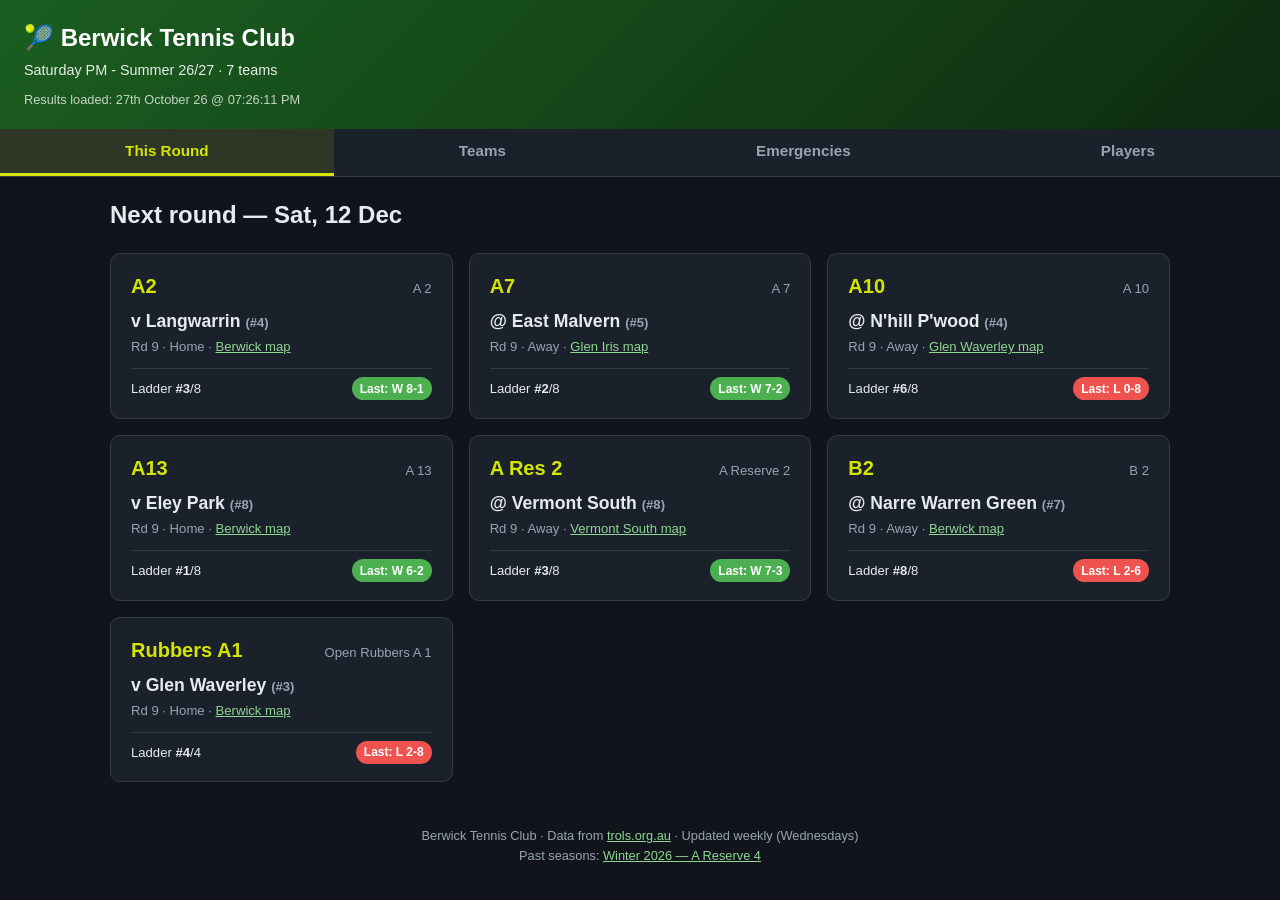
==== index.html @ 69f68781 "Team switcher: Club home no longer bounces back to A Res 2 Co-Authored-By: Claude Opus 5.5 <noreply@" ====
<!DOCTYPE html>
<html lang="en">
<head>
  <meta charset="UTF-8">
  <meta name="viewport" content="width=device-width, initial-scale=1.0">
  <title>Berwick Tennis Club — Saturday PM</title>
  <link rel="stylesheet" href="style.css?v=202610291200">
</head>
<body>
  <header>
    <h1>🎾 Berwick Tennis Club</h1>
    <div class="sub" id="hub-sub">Saturday PM</div>
    <div class="updated" id="last-updated">Results loaded: —</div>
  </header>

  <nav>
    <button class="active" data-tab="week">This Round</button>
    <button data-tab="ladders">Teams</button>
    <button data-tab="emergency">Emergencies</button>
    <button data-tab="people">Players</button>
  </nav>

  <main>
    <section id="week" class="tab active">
      <h2 id="week-title" style="margin-top:0;">This round</h2>
      <div id="this-week">Loading…</div>
    </section>

    <section id="ladders" class="tab">
      <div class="card">
        <h2>Berwick teams — ladder positions</h2>
        <div id="ladders-table">Loading…</div>
      </div>
    </section>

    <section id="emergency" class="tab">
      <div class="card">
        <h2>Emergency tracker</h2>
        <div id="emergencies">Loading…</div>
      </div>
    </section>

    <section id="people" class="tab">
      <div class="card">
        <h2>Club players</h2>
        <div id="club-players">Loading…</div>
      </div>
    </section>
  </main>

  <footer>
    Berwick Tennis Club &middot; Data from <a href="https://www.trols.org.au/wdta/results.php" target="_blank" rel="noopener">trols.org.au</a> &middot; Updated weekly (Wednesdays)<br>
    Past seasons: <span id="archives"></span>
  </footer>

  <script src="club.js?v=202610291200"></script>
  <script src="hub.js?v=202610291200"></script>
</body>
</html>
---- style.css ----
:root {
  --bg: #11151b;
  --surface: #1b212a;
  --surface-2: #242c37;
  --green: #66bb6a;
  --green-dark: #8fd694;
  --yellow: #d4e600;
  --yellow-soft: rgba(212, 230, 0, 0.10);
  --grey: #242c37;
  --border: #323b48;
  --text: #e7eaef;
  --muted: #98a4b3;
  --win: #4caf50;
  --loss: #ef5350;
  --us-row: rgba(102, 187, 106, 0.10);
}

* { box-sizing: border-box; }

html { overflow-x: hidden; }

body {
  margin: 0;
  font-family: -apple-system, BlinkMacSystemFont, "Segoe UI", Roboto, Helvetica, Arial, sans-serif;
  color: var(--text);
  background: var(--bg);
  line-height: 1.5;
  overflow-x: hidden;
  max-width: 100vw;
}

header {
  background: linear-gradient(135deg, #1b5e20 0%, #0d2b10 100%);
  color: white;
  padding: 1.25rem 1.5rem;
}

header h1 {
  margin: 0;
  font-size: 1.5rem;
}

header .sub {
  margin-top: 0.25rem;
  font-size: 0.9rem;
  opacity: 0.9;
}

header .updated {
  margin-top: 0.5rem;
  font-size: 0.8rem;
  opacity: 0.75;
}

nav {
  display: flex;
  flex-wrap: wrap;
  background: var(--surface);
  border-bottom: 1px solid var(--border);
  position: sticky;
  top: 0;
  z-index: 10;
}

nav button {
  flex: 1 1 auto;
  padding: 0.85rem 1rem;
  border: none;
  background: none;
  font-size: 0.95rem;
  font-weight: 600;
  color: var(--muted);
  cursor: pointer;
  border-bottom: 3px solid transparent;
  transition: all 0.15s ease;
}

nav button:hover {
  color: var(--green-dark);
  background: var(--surface-2);
}

nav button.active {
  color: var(--yellow);
  border-bottom-color: var(--yellow);
  background: var(--yellow-soft);
}

main {
  max-width: 1100px;
  margin: 0 auto;
  padding: 1.25rem;
}

.tab { display: none; }
.tab.active { display: block; animation: fadein 0.2s ease; }

@keyframes fadein {
  from { opacity: 0; transform: translateY(4px); }
  to { opacity: 1; transform: translateY(0); }
}

.card {
  background: var(--surface);
  border: 1px solid var(--border);
  border-radius: 10px;
  padding: 1.1rem 1.25rem;
  margin-bottom: 1rem;
}

.card h2 {
  margin-top: 0;
  font-size: 1.1rem;
  color: var(--green-dark);
}

.card h3 {
  font-size: 1rem;
  margin-bottom: 0.5rem;
}

.grid-2 {
  display: grid;
  grid-template-columns: 1fr 1fr;
  gap: 1rem;
}

@media (max-width: 720px) {
  .grid-2 { grid-template-columns: 1fr; }
  nav {
    overflow-x: auto;
    flex-wrap: nowrap;
    -webkit-overflow-scrolling: touch;
    scrollbar-width: thin;
  }
  nav button {
    flex: 0 0 auto;
    white-space: nowrap;
    padding: 0.7rem 0.85rem;
    font-size: 0.85rem;
  }
}

@media (max-width: 480px) {
  header { padding: 1rem 1rem; }
  header h1 { font-size: 1.2rem; }
  header .sub { font-size: 0.8rem; }
  header .updated { font-size: 0.72rem; }
  main { padding: 0.75rem; }
  .card { padding: 0.9rem 0.9rem; }
  .card h2 { font-size: 1rem; }
  table { font-size: 0.78rem; }
  th, td { padding: 0.4rem 0.45rem; }
}

table {
  width: 100%;
  border-collapse: collapse;
  font-size: 0.9rem;
}

th, td {
  padding: 0.5rem 0.6rem;
  text-align: left;
  border-bottom: 1px solid var(--border);
  white-space: nowrap;
}

th {
  background: var(--surface-2);
  font-size: 0.78rem;
  text-transform: uppercase;
  letter-spacing: 0.03em;
  color: var(--muted);
  position: sticky;
  top: 0;
}

tr.us-row { background: var(--us-row); font-weight: 600; }

/* Finals cutoff line — separates top-4 (finals) teams from the rest */
tr.finals-cutoff td {
  border-bottom: 3px solid var(--yellow);
}
.finals-note {
  margin-top: 0.4rem;
}
.finals-note .swatch {
  display: inline-block;
  width: 1.4rem;
  height: 0.18rem;
  background: var(--yellow);
  vertical-align: middle;
  margin-right: 0.35rem;
}

.table-wrap { overflow-x: auto; -webkit-overflow-scrolling: touch; }

.badge {
  display: inline-block;
  padding: 0.15rem 0.5rem;
  border-radius: 999px;
  font-size: 0.75rem;
  font-weight: 700;
  color: white;
}

.badge.win { background: var(--win); }
.badge.loss { background: var(--loss); }
.badge.bye { background: var(--muted); }

.form-pills { display: flex; gap: 0.25rem; }
.pill {
  width: 1.5rem;
  height: 1.5rem;
  border-radius: 50%;
  display: flex;
  align-items: center;
  justify-content: center;
  color: white;
  font-size: 0.7rem;
  font-weight: 700;
}
.pill.W { background: var(--win); }
.pill.L { background: var(--loss); }

.opp-chips { display: flex; flex-wrap: wrap; gap: 0.3rem; }
.opp-chip {
  display: inline-flex;
  align-items: center;
  gap: 0.3rem;
  padding: 0.15rem 0.5rem;
  border-radius: 6px;
  background: var(--surface-2);
  border: 1px solid var(--border);
  font-size: 0.78rem;
  white-space: nowrap;
}
.opp-chip .rank { font-weight: 700; color: var(--yellow); }
.opp-chip.opp-finals { border-color: var(--win); }

.badge-e {
  display: inline-flex;
  align-items: center;
  justify-content: center;
  width: 1.3rem;
  height: 1.3rem;
  border-radius: 50%;
  background: var(--loss);
  color: white;
  font-size: 0.7rem;
  font-weight: 800;
}

.court-type-banner {
  display: inline-block;
  margin-top: 0.4rem;
  padding: 0.3rem 0.7rem;
  border-radius: 6px;
  background: var(--yellow-soft);
  border: 1px solid var(--yellow);
  color: var(--yellow);
  font-size: 0.85rem;
  font-weight: 600;
}

/* ---------------- Next Match tile ---------------- */

.next-match-head {
  margin-bottom: 0.75rem;
}

.next-match-head .vs {
  font-size: 1.6rem;
  font-weight: 800;
  color: var(--green-dark);
}

.next-match-grid {
  display: grid;
  grid-template-columns: 1.3fr 1fr;
  gap: 1rem;
  align-items: start;
}

@media (max-width: 720px) {
  .next-match-grid { grid-template-columns: 1fr; }
}

.match-venue-block .map-embed {
  display: block;
  width: 100%;
  max-width: 220px;
  height: 130px;
  border: 1px solid var(--border);
  border-radius: 8px;
  overflow: hidden;
  margin-top: 0.5rem;
  position: relative;
}
.match-venue-block .map-embed iframe {
  width: 100%;
  height: 100%;
  border: 0;
  pointer-events: none;
}
.match-venue-block .map-embed .map-open {
  position: absolute;
  bottom: 0.35rem;
  right: 0.35rem;
  background: var(--surface);
  border: 1px solid var(--border);
  border-radius: 6px;
  padding: 0.15rem 0.5rem;
  font-size: 0.75rem;
  color: var(--green-dark);
  text-decoration: none;
}

.venue-notes-block {
  margin-top: 0.5rem;
  padding: 0.5rem 0.6rem;
  background: var(--surface-2);
  border: 1px solid var(--border);
  border-radius: 6px;
  font-size: 0.85rem;
}
.venue-notes-block .label {
  font-size: 0.72rem;
  text-transform: uppercase;
  letter-spacing: 0.03em;
  color: var(--muted);
  margin-bottom: 0.2rem;
}

.compare-table th, .compare-table td {
  text-align: center;
}
.compare-table th:first-child, .compare-table td:first-child {
  text-align: left;
}

.tag {
  display: inline-block;
  background: var(--yellow-soft);
  border: 1px solid var(--yellow);
  border-radius: 6px;
  padding: 0.15rem 0.5rem;
  font-size: 0.75rem;
  font-weight: 600;
  color: var(--yellow);
  margin-left: 0.4rem;
}

input[type="text"], input[type="number"], textarea, select {
  width: 100%;
  padding: 0.4rem 0.5rem;
  border: 1px solid var(--border);
  border-radius: 6px;
  font-size: 0.9rem;
  font-family: inherit;
  background: var(--surface-2);
  color: var(--text);
}

textarea { min-height: 4.5rem; resize: vertical; }

.editable { background: rgba(212, 230, 0, 0.06); }

.utr-input {
  width: 5rem !important;
  min-width: 5rem;
}

.opponent-select {
  margin-bottom: 1rem;
  max-width: 320px;
}

.player-note-row {
  display: grid;
  grid-template-columns: 1.4fr 0.8fr 1fr 1.2fr 2fr auto;
  gap: 0.5rem;
  margin-bottom: 0.5rem;
  align-items: start;
}

@media (max-width: 720px) {
  .player-note-row { grid-template-columns: 1fr; }
}

/* ---------------- Player notes (Players tab) ---------------- */

.player-link {
  background: none;
  border: none;
  color: var(--green-dark);
  text-decoration: underline;
  cursor: pointer;
  font: inherit;
  padding: 0;
}

.player-notes-card {
  border: 1px solid var(--border);
  border-radius: 8px;
  padding: 0.75rem 0.9rem;
  margin-bottom: 0.75rem;
  background: var(--surface-2);
}

.player-notes-card h4 {
  margin: 0 0 0.5rem 0;
  font-size: 0.95rem;
}

.player-notes-grid {
  display: grid;
  grid-template-columns: 1fr 1fr;
  gap: 0.6rem;
}

@media (max-width: 720px) {
  .player-notes-grid { grid-template-columns: 1fr; }
}

.player-notes-grid label {
  display: block;
  font-size: 0.72rem;
  text-transform: uppercase;
  letter-spacing: 0.03em;
  color: var(--muted);
  margin-bottom: 0.2rem;
}

/* ---------------- Results tab ---------------- */

.results-chart-wrap {
  overflow-x: auto;
}

.results-chart-legend {
  display: flex;
  flex-wrap: wrap;
  gap: 0.6rem 1rem;
  margin-top: 0.5rem;
  font-size: 0.8rem;
}
.results-chart-legend .legend-item {
  display: flex;
  align-items: center;
  gap: 0.35rem;
}
.results-chart-legend .swatch {
  display: inline-block;
  width: 0.9rem;
  height: 0.9rem;
  border-radius: 3px;
}

.match-home-link {
  background: none;
  border: none;
  color: var(--green-dark);
  text-decoration: underline;
  cursor: pointer;
  font: inherit;
  font-weight: inherit;
  padding: 0;
}

tr.rubber-detail td {
  background: var(--surface-2);
  white-space: normal;
}

/* ---------------- Stats tab toggle ---------------- */

.stats-toggle {
  display: flex;
  gap: 0.5rem;
  margin-bottom: 0.75rem;
}

.stats-toggle button.active {
  background: var(--green);
  color: #0d1f0e;
  border-color: var(--green);
}

.btn {
  background: var(--green);
  color: #0d1f0e;
  border: none;
  border-radius: 6px;
  padding: 0.45rem 0.9rem;
  font-size: 0.85rem;
  font-weight: 600;
  cursor: pointer;
}
.btn:hover { background: var(--green-dark); }
.btn.secondary {
  background: var(--surface);
  color: var(--green-dark);
  border: 1px solid var(--green);
}
.btn.danger {
  background: var(--surface);
  color: var(--loss);
  border: 1px solid var(--loss);
}

.actions-row {
  display: flex;
  gap: 0.5rem;
  flex-wrap: wrap;
  margin-bottom: 0.75rem;
}

.muted { color: var(--muted); font-size: 0.85rem; }

footer {
  text-align: center;
  padding: 1.5rem;
  color: var(--muted);
  font-size: 0.8rem;
}

.save-status {
  font-size: 0.8rem;
  color: var(--green-dark);
  margin-left: 0.5rem;
}

a { color: var(--green-dark); }

/* Availability */
.avail-wrap{display:flex;flex-wrap:wrap;gap:.25rem;align-items:center}
.avail-chip{font-size:.78rem;padding:.1rem .45rem;border-radius:999px;border:1px solid var(--border);white-space:nowrap}
.avail-chip.yes{background:rgba(76,175,80,.18);border-color:rgba(76,175,80,.55)}
.avail-chip.maybe{background:rgba(255,183,77,.15);border-color:rgba(255,183,77,.6);color:#ffcc80}
.avail-chip.no{opacity:.55;text-decoration:line-through;border-style:dashed}
.avail-count{font-size:.75rem;font-weight:700;padding:.1rem .4rem;border-radius:4px;margin-right:.15rem}
.avail-count.ok{background:#2e7d32;color:#fff}
.avail-count.warn{background:#ef6c00;color:#fff}
.avail-count.short{background:#c62828;color:#fff}
.next-match-avail{margin:.4rem 0 .8rem;display:flex;gap:.5rem;align-items:center;flex-wrap:wrap}
.avail-table td.avail-cell{text-align:center;font-weight:700}
.avail-table td.avail-cell.yes{color:#66bb6a}
.avail-table td.avail-cell.maybe{color:#ffb74d}
.avail-table td.avail-cell.no{color:#ef5350}
.avail-table tr.past-row{opacity:.5}
.avail-compact{font-size:.82rem;min-width:120px;line-height:1.6}
.avail-note.no{color:#ef9a9a}
.avail-note.maybe{color:#ffcc80}
#schedule-table td:nth-child(5){white-space:normal;min-width:200px}
#schedule-table td:nth-child(6){white-space:normal}

/* Next-match roster / lineup */
.lineup-block{margin:.2rem 0 1rem;padding:.6rem .8rem;border:1px solid var(--border);border-left:3px solid var(--yellow);border-radius:8px;background:rgba(212,230,0,.05);max-width:420px}
.lineup-block .label{font-size:.75rem;text-transform:uppercase;letter-spacing:.06em;color:var(--muted);margin-bottom:.3rem}
.lineup-row{display:flex;gap:.8rem;padding:.15rem 0}
.lineup-slot{min-width:80px;color:var(--muted)}
.lineup-name{font-weight:600}
.lineup-divider{border-top:1px dashed var(--border);margin:.35rem 0}
.lineup-out .lineup-name{font-weight:500;color:var(--muted)}
.lineup-out.no .lineup-reason{color:#ef9a9a}
.lineup-out.maybe .lineup-reason{color:#ffcc80}
.lineup-reason{font-weight:400;font-size:.9rem}
.lineup-block{max-width:540px}
.lineup-slot{min-width:95px;white-space:nowrap}

th.sortable { cursor: pointer; user-select: none; white-space: nowrap; }
th.sortable:hover { text-decoration: underline; }
th.sorted-asc::after { content: " \25B2"; font-size: 0.7em; }
th.sorted-desc::after { content: " \25BC"; font-size: 0.7em; }

/* Club / multi-team */
header h1 a.home-link{color:inherit;text-decoration:none}
.team-switch{margin:.35rem 0 .2rem}
.team-switch select{background:rgba(0,0,0,.35);color:#fff;border:1px solid rgba(255,255,255,.35);border-radius:6px;padding:.3rem .5rem;font-size:.9rem;max-width:100%}
.em-count{display:inline-block;font-size:.78rem;font-weight:700;padding:.1rem .45rem;border-radius:4px;background:var(--surface);border:1px solid var(--border)}
.em-count.none{color:var(--muted);font-weight:400}
.em-count.ok{background:rgba(76,175,80,.2);border-color:rgba(76,175,80,.5)}
.em-count.warn{background:#ef6c00;color:#fff;border-color:#ef6c00}
.em-count.limit,.em-count.over{background:#c62828;color:#fff;border-color:#c62828}

/* Club hub */
.hub-grid{display:grid;grid-template-columns:repeat(auto-fill,minmax(260px,1fr));gap:1rem}
.card.hub-team{margin:0;cursor:pointer;transition:border-color .15s}
a.hub-label{text-decoration:none}
.card.hub-team:hover{border-color:var(--yellow)}
.hub-team-head{display:flex;justify-content:space-between;align-items:baseline;gap:.5rem;margin-bottom:.4rem}
.hub-label{font-size:1.25rem;font-weight:800;color:var(--yellow)}
.hub-vs{font-size:1.1rem;font-weight:700;margin:.2rem 0}
.hub-lineup{margin-top:.35rem}
.hub-foot{display:flex;justify-content:space-between;align-items:center;margin-top:.7rem;padding-top:.5rem;border-top:1px solid var(--border)}
.small{font-size:.82rem}
.em-meter{display:flex;gap:3px}
.em-meter span{width:16px;height:8px;border-radius:2px;background:var(--border)}
.em-meter span.ok{background:#4caf50}.em-meter span.warn{background:#ef6c00}.em-meter span.limit,.em-meter span.over{background:#c62828}
.em-list{white-space:normal!important}
.em-chip{display:inline-block;font-size:.78rem;padding:.1rem .45rem;margin:.1rem .2rem .1rem 0;border-radius:999px;border:1px solid var(--border)}
tr.em-row-alert td{background:rgba(198,40,40,.12)}
.team-switch select{width:auto}
.em-mobile{display:none}
@media (max-width:640px){.em-wide{display:none}.em-mobile{display:block;margin-top:.25rem;white-space:normal}}
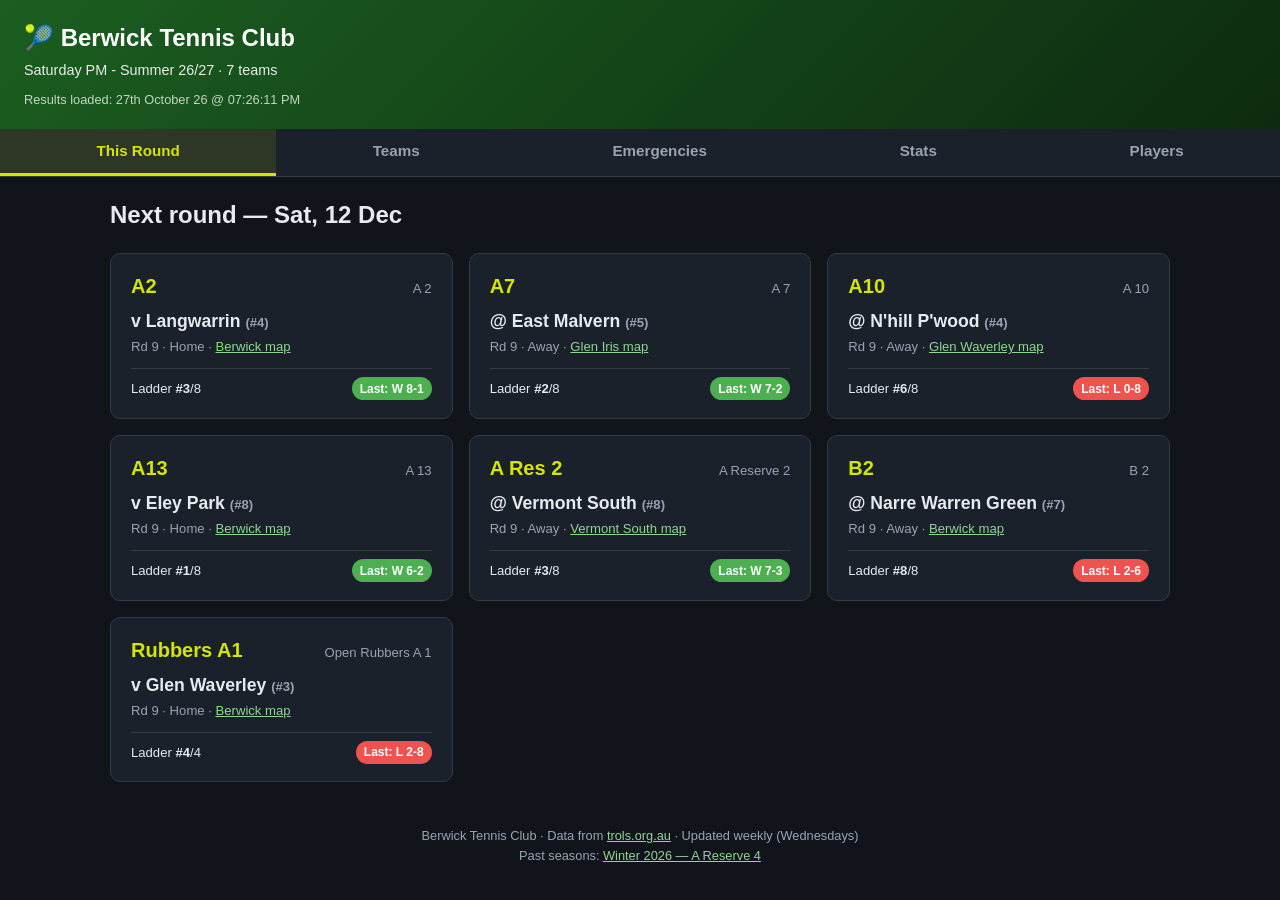
==== commit 46386545: "Club home: new Stats tab for Berwick players across all teams Headline tiles, club form guide, seaso" ====
--- a/index.html
+++ b/index.html
@@ -4,7 +4,7 @@
   <meta charset="UTF-8">
   <meta name="viewport" content="width=device-width, initial-scale=1.0">
   <title>Berwick Tennis Club — Saturday PM</title>
-  <link rel="stylesheet" href="style.css?v=202610291200">
+  <link rel="stylesheet" href="style.css?v=202610291610">
 </head>
 <body>
   <header>
@@ -17,6 +17,7 @@
     <button class="active" data-tab="week">This Round</button>
     <button data-tab="ladders">Teams</button>
     <button data-tab="emergency">Emergencies</button>
+    <button data-tab="clubstats">Stats</button>
     <button data-tab="people">Players</button>
   </nav>
 
@@ -28,9 +29,19 @@
 
     <section id="ladders" class="tab">
       <div class="card">
+        <h2>Club ladder snapshot</h2>
+        <div id="club-snapshot">Loading…</div>
+      </div>
+      <div class="card">
         <h2>Berwick teams — ladder positions</h2>
         <div id="ladders-table">Loading…</div>
       </div>
+    </section>
+
+    <section id="clubstats" class="tab">
+      <h2 style="margin-top:0;">Berwick player stats</h2>
+      <p class="muted" style="margin-top:-.4rem;">Every Berwick player across all our Saturday PM teams this season.</p>
+      <div id="club-stats">Loading…</div>
     </section>
 
     <section id="emergency" class="tab">
@@ -53,7 +64,8 @@
     Past seasons: <span id="archives"></span>
   </footer>
 
-  <script src="club.js?v=202610291200"></script>
-  <script src="hub.js?v=202610291200"></script>
+  <script src="club.js?v=202610291610"></script>
+  <script src="hubstats.js?v=202610291610"></script>
+  <script src="hub.js?v=202610291610"></script>
 </body>
 </html>
--- a/style.css
+++ b/style.css
@@ -605,3 +605,129 @@
 .team-switch select{width:auto}
 .em-mobile{display:none}
 @media (max-width:640px){.em-wide{display:none}.em-mobile{display:block;margin-top:.25rem;white-space:normal}}
+#venues-list .court-type-banner{margin-bottom:.7rem}
+
+/* ---------- Visual stats (charts.js / hub snapshot) ---------- */
+.small { font-size: .82rem; }
+.cx-wrap { overflow-x: auto; }
+svg.cx-chart { width: 100%; min-width: 540px; height: auto; display: block; }
+svg.cx-chart text { font-family: inherit; }
+.cx-grid { stroke: var(--border); stroke-width: 1; }
+.cx-axis0 { stroke: var(--muted); stroke-width: 1.5; }
+.cx-tick { fill: var(--muted); font-size: 11px; }
+.cx-lab { fill: var(--text); font-size: 12px; }
+.cx-lab-us { fill: var(--yellow); font-size: 12.5px; font-weight: 700; }
+.cx-sub { fill: var(--muted); font-size: 11px; }
+.cx-val { fill: var(--text); font-size: 12px; font-weight: 600; }
+.cx-cutoff { stroke: var(--yellow); stroke-width: 1; stroke-dasharray: 4 4; opacity: .6; }
+.cx-race { fill: none; stroke: #5b6574; stroke-width: 2; }
+.cx-race-us { fill: none; stroke: var(--yellow); stroke-width: 3; }
+.cx-dot { fill: #5b6574; stroke: var(--surface); stroke-width: 2; }
+.cx-dot-us { fill: var(--yellow); stroke: var(--surface); stroke-width: 2; }
+.cx-dot-num { fill: var(--bg); font-size: 10px; font-weight: 800; pointer-events: none; }
+.cx-track { stroke: var(--border); stroke-width: 6; stroke-linecap: round; }
+.cx-track-top { stroke: #2f4a33; stroke-width: 6; stroke-linecap: round; }
+.cx-tick-dot { fill: var(--muted); }
+svg [data-tip]:hover { filter: brightness(1.25); }
+.cx-legend { display: flex; gap: 16px; flex-wrap: wrap; font-size: .85rem; color: var(--muted); margin-top: 6px; }
+.cx-legend i { display: inline-block; width: 12px; height: 12px; border-radius: 3px; margin-right: 6px; vertical-align: -1px; }
+#cx-tip { position: fixed; z-index: 50; pointer-events: none; background: #0b0e12; color: var(--text); border: 1px solid var(--border); border-radius: 6px; padding: 6px 9px; font-size: .82rem; max-width: 280px; box-shadow: 0 6px 20px rgba(0,0,0,.4); }
+
+.cx-cards { display: grid; grid-template-columns: repeat(auto-fill, minmax(230px, 1fr)); gap: 12px; }
+.cx-pcard { background: var(--surface-2); border-radius: 10px; padding: 12px 14px; display: grid; gap: 10px; }
+.cx-pc-top { display: flex; justify-content: space-between; align-items: baseline; gap: 8px; }
+.cx-pc-name { font-weight: 700; }
+.cx-pc-order { color: var(--muted); font-size: .8rem; }
+.cx-pc-main { display: flex; gap: 14px; align-items: center; }
+.cx-ring { width: 64px; height: 64px; flex: none; }
+.cx-ring-bg { fill: none; stroke: var(--border); stroke-width: 7; }
+.cx-ring-fg { fill: none; stroke: var(--yellow); stroke-width: 7; stroke-linecap: round; }
+.cx-ring-t { fill: var(--text); font-size: 15px; font-weight: 800; }
+.cx-pc-stats { display: grid; gap: 2px; margin: 0; font-size: .85rem; flex: 1; }
+.cx-pc-stats div { display: flex; justify-content: space-between; gap: 8px; }
+.cx-pc-stats dt { color: var(--muted); }
+.cx-pc-stats dd { margin: 0; font-weight: 600; font-variant-numeric: tabular-nums; }
+.cx-form { display: flex; gap: 4px; flex-wrap: wrap; }
+.fp { width: 22px; height: 22px; border-radius: 5px; display: grid; place-items: center; font-size: .72rem; font-weight: 800; color: #fff; }
+.fp.W { background: var(--win); } .fp.L { background: var(--loss); }
+
+.cx-sb-row { display: grid; gap: 6px; padding-block: 10px; border-top: 1px solid var(--border); }
+.cx-sb-row:first-child { border-top: 0; padding-top: 0; }
+.cx-sb-tiles { display: grid; grid-template-columns: repeat(var(--n, 3), minmax(0, 1fr)); gap: 8px; }
+.cx-tile { border-radius: 8px; padding: 8px 10px; display: grid; grid-template-columns: auto 1fr auto; grid-template-areas: "type who res" "sets sets sets"; gap: 2px 8px; align-items: center; border: 1px solid var(--border); }
+.cx-tile.won { background: rgba(76,175,80,.14); border-color: rgba(76,175,80,.45); }
+.cx-tile.lost { background: rgba(239,83,80,.10); border-color: rgba(239,83,80,.35); }
+.cx-tile-type { grid-area: type; font-size: .7rem; font-weight: 800; color: var(--muted); }
+.cx-tile-who { grid-area: who; font-weight: 600; font-size: .9rem; overflow: hidden; text-overflow: ellipsis; white-space: nowrap; }
+.cx-tile-res { grid-area: res; font-weight: 800; }
+.cx-tile.won .cx-tile-res { color: var(--win); } .cx-tile.lost .cx-tile-res { color: var(--loss); }
+.cx-tile-sets { grid-area: sets; font-variant-numeric: tabular-nums; color: var(--muted); font-size: .85rem; }
+
+.cx-pair { display: grid; grid-template-columns: minmax(0, 2fr) auto minmax(80px, 1.2fr) auto; gap: 12px; align-items: center; padding-block: 8px; border-top: 1px solid var(--border); }
+.cx-pair:first-child { border-top: 0; }
+.cx-pair-names { font-weight: 600; min-width: 0; }
+.cx-amp { color: var(--yellow); margin: 0 6px; }
+.cx-pair-rec { font-weight: 800; font-variant-numeric: tabular-nums; }
+.cx-bar { display: block; height: 8px; background: var(--border); border-radius: 4px; overflow: hidden; }
+.cx-bar > span { display: block; height: 100%; background: #3987e5; border-radius: 4px; }
+.cx-pair-g { color: var(--muted); font-size: .85rem; font-variant-numeric: tabular-nums; }
+
+.cx-lb { display: grid; grid-template-columns: 24px minmax(0, 1fr) minmax(60px, 160px) 42px 34px; gap: 10px; align-items: center; padding: 5px 8px; border-radius: 6px; }
+.cx-lb.us { background: var(--yellow-soft); }
+.cx-lb.us .cx-lb-name { color: var(--yellow); font-weight: 700; }
+.cx-lb.us .cx-bar > span { background: var(--yellow); }
+.cx-lb-rank { color: var(--muted); font-variant-numeric: tabular-nums; text-align: right; }
+.cx-lb-name { min-width: 0; overflow: hidden; text-overflow: ellipsis; white-space: nowrap; }
+.cx-lb-val { font-weight: 700; font-variant-numeric: tabular-nums; text-align: right; }
+.cx-lb-rec { text-align: right; }
+
+@media (max-width: 560px) {
+  .cx-sb-tiles { grid-template-columns: 1fr; }
+  .cx-pair { grid-template-columns: minmax(0, 1fr) auto; }
+  .cx-pair .cx-bar, .cx-pair-g { grid-column: 1 / -1; }
+  .cx-lb { grid-template-columns: 22px minmax(0, 1fr) 40px 32px; }
+  .cx-lb .cx-bar { display: none; }
+}
+
+/* ---------- Club stats tab (hubstats.js) ---------- */
+#clubstats .card { margin-top: 1rem; }
+.hs-tiles { display: grid; grid-template-columns: repeat(auto-fit, minmax(150px, 1fr)); gap: 10px; }
+.hs-tile { background: var(--surface); border: 1px solid var(--border); border-radius: 10px; padding: 12px 14px; min-width: 0; }
+.hs-big { font-size: 1.9rem; font-weight: 800; line-height: 1.1; color: var(--yellow); font-variant-numeric: tabular-nums; }
+.hs-label { font-weight: 700; margin-top: 2px; }
+.hs-sub { color: var(--muted); font-size: .8rem; }
+.hs-grid-wrap { overflow-x: auto; }
+table.hs-form { border-collapse: separate; border-spacing: 4px; width: auto; }
+table.hs-form th, table.hs-form td { padding: 0; border: 0; background: none; text-align: center; white-space: nowrap; }
+table.hs-form thead th { color: var(--muted); font-size: .75rem; font-weight: 600; padding-bottom: 2px; }
+table.hs-form tbody th { text-align: right; padding-right: 8px; font-weight: 600; }
+.hs-cell { display: inline-grid; place-items: center; min-width: 54px; height: 32px; border-radius: 6px; font-size: .82rem; font-weight: 700; font-variant-numeric: tabular-nums; }
+.hs-cell.W { background: rgba(76,175,80,.22); color: #b9e7bb; border: 1px solid rgba(76,175,80,.5); }
+.hs-cell.L { background: rgba(239,83,80,.14); color: #f3b1af; border: 1px solid rgba(239,83,80,.4); }
+.hs-cell.none { color: var(--muted); }
+.hs-wl { padding-left: 10px !important; font-weight: 700; color: var(--text); }
+.hs-facts { display: grid; grid-template-columns: repeat(auto-fit, minmax(190px, 1fr)); gap: 10px; }
+.hs-fact { background: var(--surface-2); border-radius: 10px; padding: 12px 14px; min-width: 0; }
+.hs-fact-t { font-size: .72rem; text-transform: uppercase; letter-spacing: .07em; color: var(--muted); }
+.hs-fact-big { font-size: 1.6rem; font-weight: 800; color: var(--text); font-variant-numeric: tabular-nums; }
+.hs-fact-b { font-size: .85rem; color: var(--muted); }
+.hs-fact-b b { color: var(--text); }
+.hs-boards { display: grid; grid-template-columns: repeat(auto-fit, minmax(280px, 1fr)); gap: 14px 22px; }
+.hs-board h3 { margin: 0 0 6px; font-size: 1rem; }
+.hs-lrow { display: grid; grid-template-columns: 18px minmax(0, 1fr) minmax(40px, 80px) auto; gap: 8px; align-items: center; padding: 4px 6px; border-radius: 6px; }
+.hs-lrow.first { background: var(--yellow-soft); }
+.hs-lrow.first .hs-lname { color: var(--yellow); font-weight: 700; }
+.hs-lrow.first .cx-bar > span { background: var(--yellow); }
+.hs-rank { color: var(--muted); font-size: .8rem; text-align: right; }
+.hs-lname { min-width: 0; overflow: hidden; text-overflow: ellipsis; white-space: nowrap; }
+.hs-lval { font-weight: 700; font-variant-numeric: tabular-nums; text-align: right; white-space: nowrap; }
+.hs-dot { fill: var(--yellow); fill-opacity: .85; stroke: var(--surface); stroke-width: 2; }
+.hs-splits { display: grid; grid-template-columns: repeat(auto-fit, minmax(260px, 1fr)); gap: 16px; }
+.hs-split h3 { margin: 0 0 6px; font-size: 1rem; }
+.hs-split-row { display: flex; gap: 12px; }
+.hs-donut { width: 130px; height: 130px; }
+.hs-donut-t { fill: var(--text); font-size: 18px; font-weight: 800; }
+.hs-facts { grid-template-columns: repeat(3, minmax(0, 1fr)); }
+@media (max-width: 760px) { .hs-facts { grid-template-columns: repeat(2, minmax(0, 1fr)); } }
+@media (max-width: 460px) { .hs-facts { grid-template-columns: 1fr; } }
+.hs-lrow { grid-template-columns: 18px minmax(0, 1fr) minmax(30px, 60px) auto; }
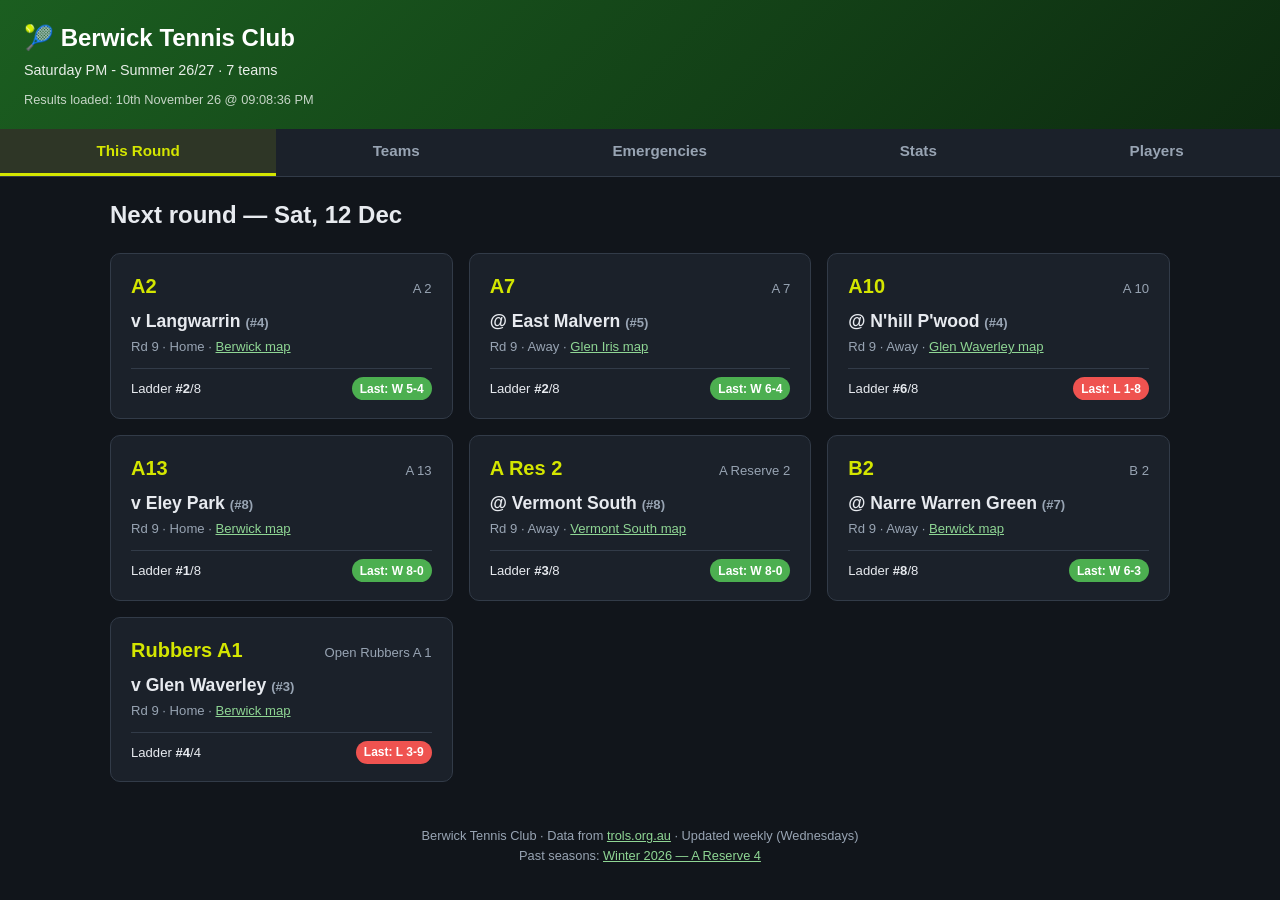
==== commit c5f77845: "Schedule: show opponent ladder position; ladder: rain emoji for washouts" ====
--- a/index.html
+++ b/index.html
@@ -4,7 +4,7 @@
   <meta charset="UTF-8">
   <meta name="viewport" content="width=device-width, initial-scale=1.0">
   <title>Berwick Tennis Club — Saturday PM</title>
-  <link rel="stylesheet" href="style.css?v=202610291610">
+  <link rel="stylesheet" href="style.css?v=202611102209">
 </head>
 <body>
   <header>
@@ -66,6 +66,6 @@
 
   <script src="club.js?v=202610291610"></script>
   <script src="hubstats.js?v=202610291610"></script>
-  <script src="hub.js?v=202610291610"></script>
+  <script src="hub.js?v=202611102209"></script>
 </body>
 </html>
--- a/style.css
+++ b/style.css
@@ -223,6 +223,7 @@
 }
 .pill.W { background: var(--win); }
 .pill.L { background: var(--loss); }
+.pill.R { background: transparent; font-size: 0.85em; }
 
 .opp-chips { display: flex; flex-wrap: wrap; gap: 0.3rem; }
 .opp-chip {
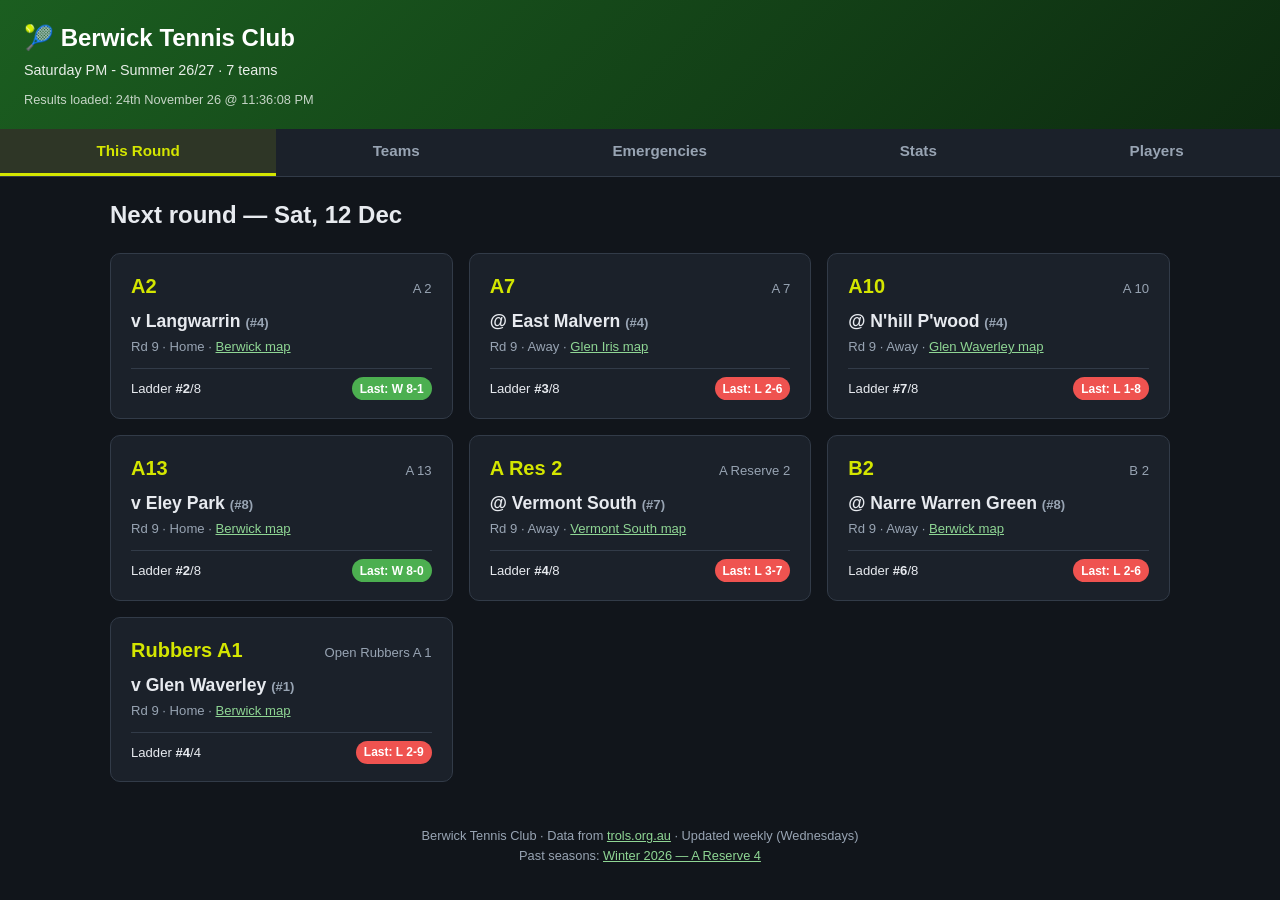
==== commit 89803532: "Result hover tooltips on W/L pills and badges; Schedule tab split into Berwick / All teams views wit" ====
--- a/index.html
+++ b/index.html
@@ -4,7 +4,7 @@
   <meta charset="UTF-8">
   <meta name="viewport" content="width=device-width, initial-scale=1.0">
   <title>Berwick Tennis Club — Saturday PM</title>
-  <link rel="stylesheet" href="style.css?v=202611102209">
+  <link rel="stylesheet" href="style.css?v=202611251200">
 </head>
 <body>
   <header>
@@ -66,6 +66,6 @@
 
   <script src="club.js?v=202610291610"></script>
   <script src="hubstats.js?v=202610291610"></script>
-  <script src="hub.js?v=202611102209"></script>
+  <script src="hub.js?v=202611251200"></script>
 </body>
 </html>
--- a/style.css
+++ b/style.css
@@ -732,3 +732,9 @@
 @media (max-width: 760px) { .hs-facts { grid-template-columns: repeat(2, minmax(0, 1fr)); } }
 @media (max-width: 460px) { .hs-facts { grid-template-columns: 1fr; } }
 .hs-lrow { grid-template-columns: 18px minmax(0, 1fr) minmax(30px, 60px) auto; }
+
+/* Schedule: Berwick / All teams views */
+.sched-all tr.round-start td { border-top: 2px solid var(--border); }
+.sched-all tr.sched-ours td { background: rgba(255,255,255,0.04); }
+.sched-all .score { font-variant-numeric: tabular-nums; cursor: help; }
+.pill[data-tip], .badge[data-tip] { cursor: help; }
